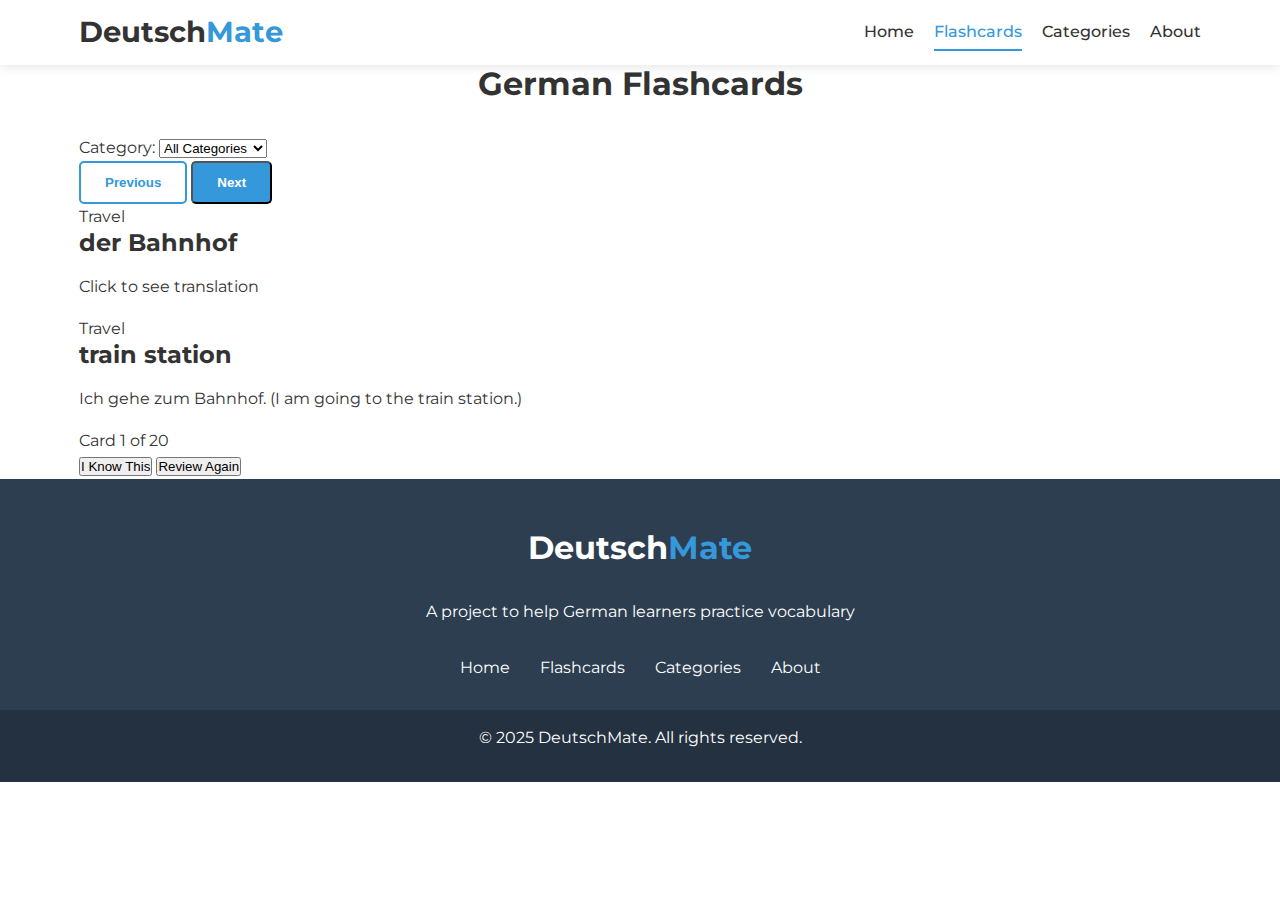
==== html/index.html @ 8bf376f5 "Firstcommit" ====
<!DOCTYPE html>
<html lang="en">
<head>
    <meta charset="UTF-8">
    <meta name="viewport" content="width=device-width, initial-scale=1.0">
    <title>Flashcards | DeutschMate</title>
    <link rel="stylesheet" href="/styles.css/styles.css">
    <link rel="stylesheet" href="css/flashcards.css">
    <link rel="preconnect" href="https://fonts.googleapis.com">
    <link rel="preconnect" href="https://fonts.gstatic.com" crossorigin>
    <link href="https://fonts.googleapis.com/css2?family=Montserrat:wght@400;500;600;700&display=swap" rel="stylesheet">
</head>
<body>
    <header>
        <div class="container">
            <div class="logo">
                <h1>Deutsch<span>Mate</span></h1>
            </div>
            <nav>
                <ul>
                    <li><a href="index.html">Home</a></li>
                    <li><a href="flashcards.html" class="active">Flashcards</a></li>
                    <li><a href="categories.html">Categories</a></li>
                    <li><a href="about.html">About</a></li>
                </ul>
            </nav>
        </div>
    </header>

    <section class="flashcards-section">
        <div class="container">
            <h2>German Flashcards</h2>
            
            <div class="flashcard-controls">
                <div class="category-filter">
                    <label for="category">Category:</label>
                    <select id="category">
                        <option value="all">All Categories</option>
                        <option value="travel">Travel</option>
                        <option value="food">Food & Dining</option>
                        <option value="daily">Daily Routines</option>
                        <option value="health">Health</option>
                    </select>
                </div>
                <div class="flashcard-actions">
                    <button id="prevCard" class="btn secondary">Previous</button>
                    <button id="nextCard" class="btn primary">Next</button>
                </div>
            </div>
            
            <div class="flashcard-container">
                <div class="flashcard">
                    <div class="flashcard-inner">
                        <div class="flashcard-front">
                            <div class="card-content">
                                <span class="card-tag">Travel</span>
                                <h3 class="german-word">der Bahnhof</h3>
                                <p class="note">Click to see translation</p>
                            </div>
                        </div>
                        <div class="flashcard-back">
                            <div class="card-content">
                                <span class="card-tag">Travel</span>
                                <h3 class="english-word">train station</h3>
                                <p class="example">Ich gehe zum Bahnhof. (I am going to the train station.)</p>
                            </div>
                        </div>
                    </div>
                </div>
            </div>
            
            <div class="flashcard-progress">
                <div class="progress-text">Card <span id="currentCardNum">1</span> of <span id="totalCards">20</span></div>
                <div class="progress-bar">
                    <div class="progress-fill" style="width: 5%;"></div>
                </div>
            </div>
            
            <div class="flashcard-feedback">
                <button id="markKnown" class="feedback-btn known">I Know This</button>
                <button id="markReview" class="feedback-btn review">Review Again</button>
            </div>
        </div>
    </section>

    <footer>
        <div class="container">
            <div class="footer-content">
                <div class="logo">
                    <h2>Deutsch<span>Mate</span></h2>
                </div>
                <p>A project to help German learners practice vocabulary</p>
            </div>
            <div class="footer-links">
                <ul>
                    <li><a href="index.html">Home</a></li>
                    <li><a href="flashcards.html">Flashcards</a></li>
                    <li><a href="categories.html">Categories</a></li>
                    <li><a href="about.html">About</a></li>
                </ul>
            </div>
        </div>
        <div class="copyright">
            <div class="container">
                <p>&copy; 2025 DeutschMate. All rights reserved.</p>
            </div>
        </div>
    </footer>

    <script src="/js/index.js"></script>
    <script src="/js/flashcards.js"></script>
</body>
</html>
---- styles.css/styles.css ----
/* Base styles */
:root {
    --primary-color: #3498db;
    --secondary-color: #2c3e50;
    --accent-color: #e74c3c;
    --gray-light: #f5f5f5;
    --gray-medium: #ddd;
    --gray-dark: #333;
    --black: #000000;
    --red: #DD0000;
    --gold: #FFCE00;
    --shadow: 0 2px 10px rgba(0, 0, 0, 0.1);
    --transition: all 0.3s ease;
}

* {
    margin: 0;
    padding: 0;
    box-sizing: border-box;
}

body {
    font-family: 'Montserrat', sans-serif;
    line-height: 1.6;
    color: var(--gray-dark);
    background-color: #fff;
}

.container {
    width: 90%;
    max-width: 1200px;
    margin: 0 auto;
    padding: 0 15px;
}

/* Typography */
h1, h2, h3, h4 {
    margin-bottom: 1rem;
    line-height: 1.2;
}

h1 {
    font-size: 2.5rem;
}

h2 {
    font-size: 2rem;
    text-align: center;
    margin-bottom: 2rem;
}

h3 {
    font-size: 1.5rem;
}

p {
    margin-bottom: 1rem;
}

a {
    text-decoration: none;
    color: var(--primary-color);
    transition: var(--transition);
}

a:hover {
    color: var(--accent-color);
}

/* Buttons */
.btn {
    display: inline-block;
    padding: 12px 24px;
    border-radius: 5px;
    font-weight: 600;
    cursor: pointer;
    transition: var(--transition);
    text-align: center;
}

.btn.primary {
    background-color: var(--primary-color);
    color: white;
}

.btn.primary:hover {
    background-color: #2980b9;
    transform: translateY(-2px);
    box-shadow: var(--shadow);
}

.btn.secondary {
    background-color: white;
    color: var(--primary-color);
    border: 2px solid var(--primary-color);
}

.btn.secondary:hover {
    background-color: var(--primary-color);
    color: white;
    transform: translateY(-2px);
    box-shadow: var(--shadow);
}

/* Header */
header {
    background-color: white;
    box-shadow: var(--shadow);
    position: sticky;
    top: 0;
    z-index: 100;
}

header .container {
    display: flex;
    justify-content: space-between;
    align-items: center;
    padding: 15px;
}

.logo h1 {
    margin: 0;
    font-size: 1.8rem;
}

.logo span {
    color: var(--primary-color);
}

nav ul {
    display: flex;
    list-style: none;
}

nav ul li {
    margin-left: 20px;
}

nav ul li a {
    color: var(--gray-dark);
    font-weight: 500;
    padding: 5px 0;
    position: relative;
}

nav ul li a:hover,
nav ul li a.active {
    color: var(--primary-color);
}

nav ul li a.active:after {
    content: '';
    position: absolute;
    bottom: -5px;
    left: 0;
    width: 100%;
    height: 2px;
    background-color: var(--primary-color);
}

/* Hero Section */
.hero {
    padding: 80px 0;
    background-color: var(--gray-light);
}

.hero .container {
    display: flex;
    justify-content: space-between;
    align-items: center;
}

.hero-content {
    flex: 1;
}

.hero-content h2 {
    font-size: 3rem;
    margin-bottom: 1.5rem;
    text-align: left;
}

.hero-content p {
    font-size: 1.2rem;
    margin-bottom: 2rem;
}

.cta-buttons {
    display: flex;
    gap: 15px;
}

.hero-image {
    flex: 1;
    display: flex;
    justify-content: center;
    align-items: center;
}

.germany-flag-colors {
    width: 100%;
    max-width: 300px;
    display: flex;
    flex-direction: column;
    height: 200px;
    border-radius: 8px;
    overflow: hidden;
    box-shadow: var(--shadow);
}

.flag-black, .flag-red, .flag-gold {
    flex: 1;
}

.flag-black {
    background-color: var(--black);
}

.flag-red {
    background-color: var(--red);
}

.flag-gold {
    background-color: var(--gold);
}

/* Features Section */
.features {
    padding: 80px 0;
}

.feature-grid {
    display: grid;
    grid-template-columns: repeat(auto-fit, minmax(250px, 1fr));
    gap: 30px;
}

.feature-card {
    background-color: white;
    border-radius: 8px;
    padding: 30px;
    box-shadow: var(--shadow);
    text-align: center;
    transition: var(--transition);
}

.feature-card:hover {
    transform: translateY(-5px);
    box-shadow: 0 10px 20px rgba(0, 0, 0, 0.1);
}

.feature-icon {
    font-size: 2.5rem;
    margin-bottom: 15px;
}

/* Getting Started Section */
.getting-started {
    padding: 80px 0;
    background-color: var(--gray-light);
}

.steps {
    display: grid;
    grid-template-columns: repeat(auto-fit, minmax(250px, 1fr));
    gap: 30px;
    margin-bottom: 40px;
}

.step {
    text-align: center;
    padding: 20px;
}

.step-number {
    display: flex;
    justify-content: center;
    align-items: center;
    width: 50px;
    height: 50px;
    background-color: var(--primary-color);
    color: white;
    border-radius: 50%;
    font-size: 1.5rem;
    font-weight: bold;
    margin: 0 auto 20px;
}

.cta-center {
    text-align: center;
    margin-top: 30px;
}

/* Footer */
footer {
    background-color: var(--secondary-color);
    color: white;
    padding: 50px 0 0;
}

.footer-content {
    text-align: center;
    margin-bottom: 30px;
}

.footer-links ul {
    display: flex;
    justify-content: center;
    list-style: none;
    gap: 30px;
    margin-bottom: 30px;
}

.footer-links a {
    color: white;
}

.footer-links a:hover {
    color: var(--primary-color);
}

.copyright {
    background-color: rgba(0, 0, 0, 0.2);
    padding: 15px 0;
    text-align: center;
}

/* Responsive */
@media (max-width: 768px) {
    .hero .container {
        flex-direction: column;
    }
    
    .hero-content {
        margin-bottom: 40px;
        text-align: center;
    }
    
    .hero-content h2 {
        text-align: center;
    }
    
    .cta-buttons {
        justify-content: center;
    }
    
    nav ul {
        gap: 15px;
    }
    
    nav ul li {
        margin-left: 0;
    }
    
    .footer-links ul {
        flex-direction: column;
        align-items: center;
        gap: 15px;
    }
}
/* Mobile Navigation Styles */
.mobile-menu-toggle {
    display: none;
    background: none;
    border: none;
    cursor: pointer;
    padding: 5px;
    z-index: 200;
}

.mobile-menu-toggle span {
    display: block;
    width: 25px;
    height: 3px;
    background-color: var(--gray-dark);
    margin: 5px 0;
    transition: var(--transition);
}

.mobile-menu-toggle.active span:nth-child(1) {
    transform: rotate(45deg) translate(5px, 5px);
}

.mobile-menu-toggle.active span:nth-child(2) {
    opacity: 0;
}

.mobile-menu-toggle.active span:nth-child(3) {
    transform: rotate(-45deg) translate(5px, -5px);
}

/* Notification Styles */
.site-notification {
    position: fixed;
    top: 20px;
    right: 20px;
    max-width: 350px;
    background-color: white;
    border-left: 4px solid var(--primary-color);
    box-shadow: var(--shadow);
    padding: 15px;
    z-index: 1000;
    display: flex;
    align-items: center;
    justify-content: space-between;
    border-radius: 5px;
    animation: slideIn 0.3s ease-out forwards;
}

@keyframes slideIn {
    from {
        transform: translateX(100%);
        opacity: 0;
    }
    to {
        transform: translateX(0);
        opacity: 1;
    }
}

.site-notification.dismissed {
    animation: slideOut 0.3s ease-in forwards;
}

@keyframes slideOut {
    from {
        transform: translateX(0);
        opacity: 1;
    }
    to {
        transform: translateX(100%);
        opacity: 0;
    }
}

.notification-content {
    flex: 1;
}

.notification-content p {
    margin: 0;
}

.notification-close {
    background: none;
    border: none;
    font-size: 20px;
    cursor: pointer;
    color: var(--gray-dark);
    padding: 0 0 0 10px;
}

.notification-close:hover {
    color: var(--accent-color);
}

/* External Link Styles */
a.external .external-icon {
    display: inline-block;
    margin-left: 4px;
    font-size: 0.8em;
    transition: var(--transition);
}

a.external:hover .external-icon {
    transform: translate(2px, -2px);
}

/* Animation for scroll effects */
.animate-on-scroll {
    opacity: 0;
    transform: translateY(20px);
    transition: opacity 0.6s ease, transform 0.6s ease;
}

.animate-on-scroll.visible {
    opacity: 1;
    transform: translateY(0);
}

/* Responsive Navigation */
@media (max-width: 768px) {
    .mobile-menu-toggle {
        display: block;
    }
    
    header nav {
        position: fixed;
        top: 0;
        right: -250px;
        width: 250px;
        height: 100vh;
        background-color: white;
        box-shadow: -2px 0 10px rgba(0, 0, 0, 0.1);
        transition: right 0.3s ease;
        z-index: 100;
        padding-top: 70px;
    }
    
    header nav.active {
        right: 0;
    }
    
    header nav ul {
        flex-direction: column;
        padding: 0 20px;
    }
    
    header nav ul li {
        margin: 10px 0;
    }
    
    header nav ul li a {
        display: block;
        padding: 10px 0;
    }
    
    header nav ul li a.active:after {
        bottom: 5px;
    }
    
    /* Adjust site notification for mobile */
    .site-notification {
        left: 20px;
        right: 20px;
        max-width: none;
    }
}
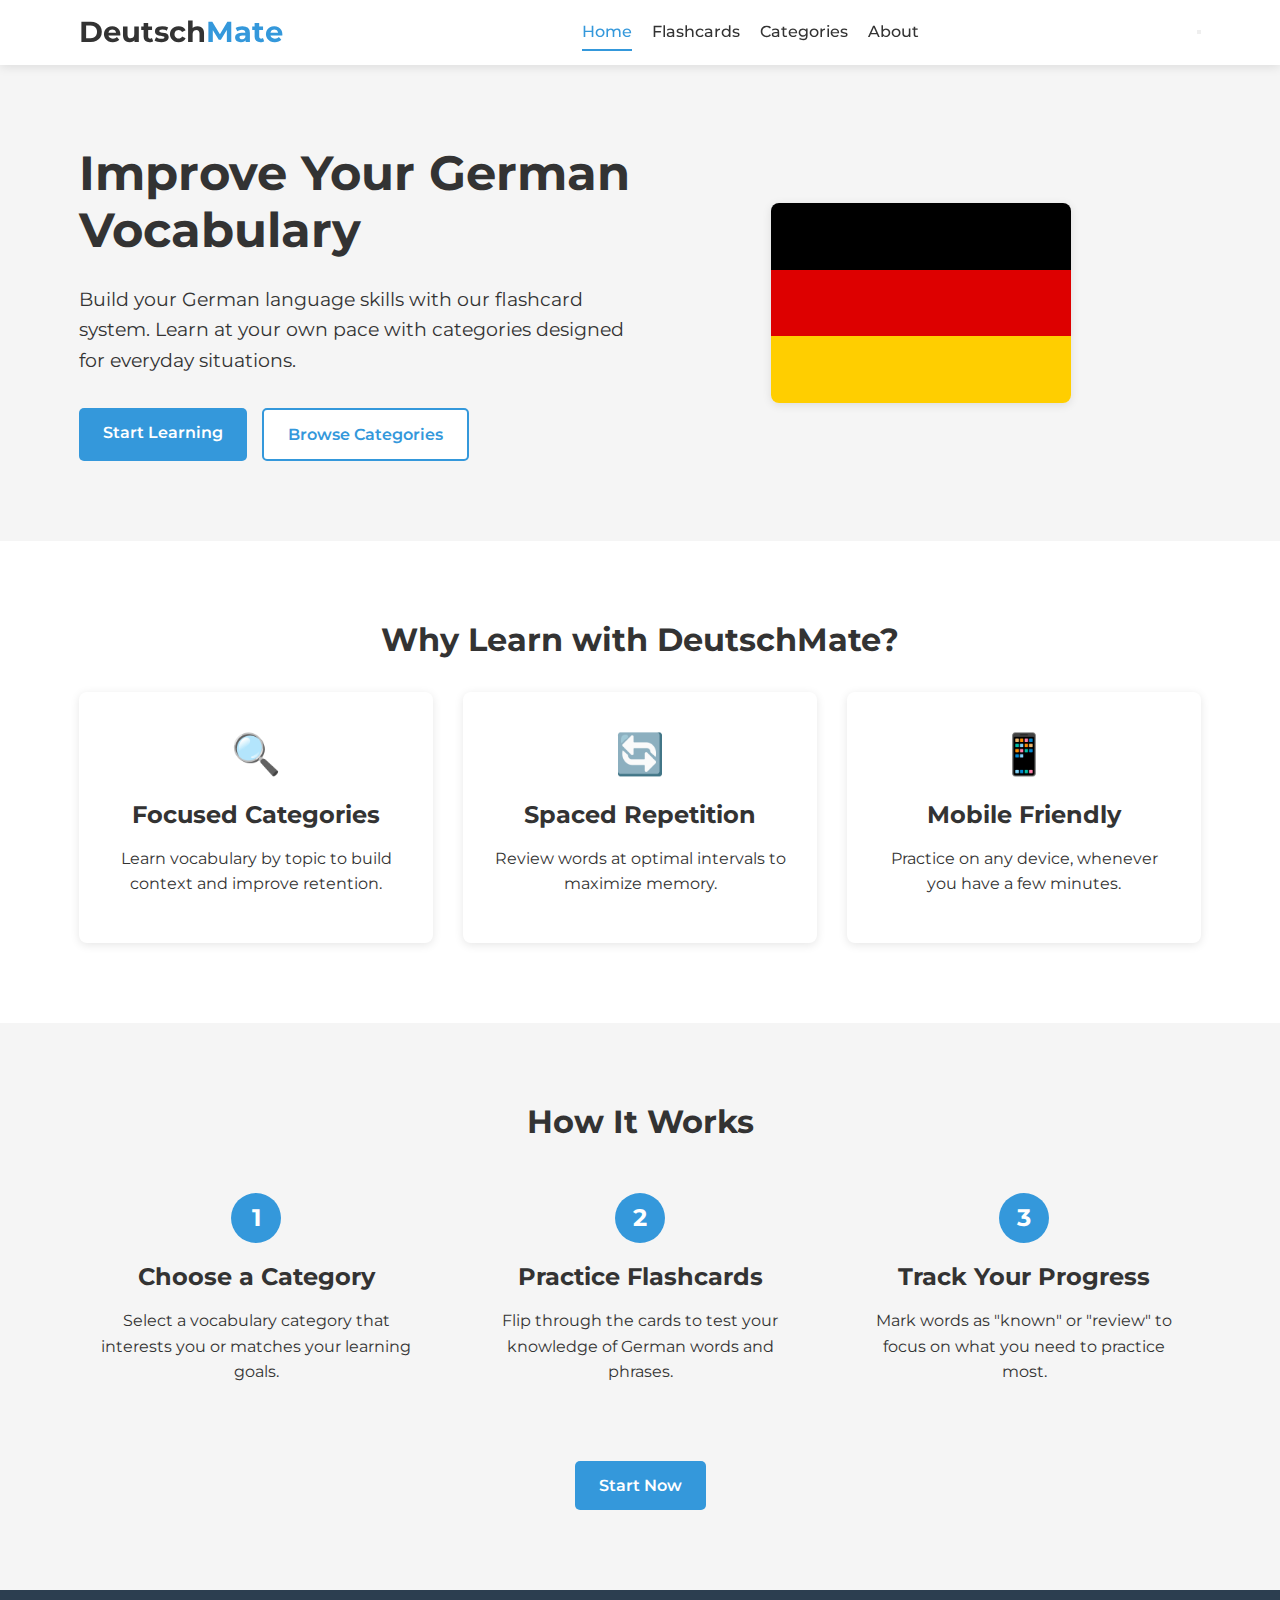
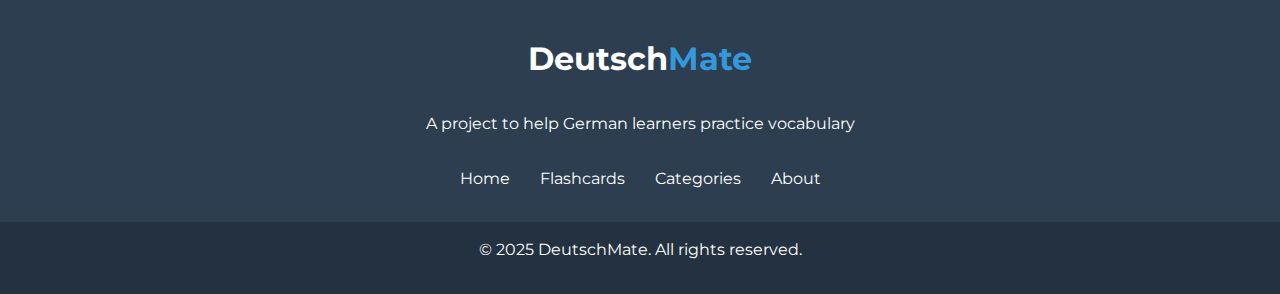
==== commit ca9cc332: "Patience" ====
--- a/html/index.html
+++ b/html/index.html
@@ -3,9 +3,8 @@
 <head>
     <meta charset="UTF-8">
     <meta name="viewport" content="width=device-width, initial-scale=1.0">
-    <title>Flashcards | DeutschMate</title>
+    <title>DeutschMate | Learn German Vocabulary</title>
     <link rel="stylesheet" href="/styles.css/styles.css">
-    <link rel="stylesheet" href="css/flashcards.css">
     <link rel="preconnect" href="https://fonts.googleapis.com">
     <link rel="preconnect" href="https://fonts.gstatic.com" crossorigin>
     <link href="https://fonts.googleapis.com/css2?family=Montserrat:wght@400;500;600;700&display=swap" rel="stylesheet">
@@ -18,67 +17,85 @@
             </div>
             <nav>
                 <ul>
-                    <li><a href="index.html">Home</a></li>
-                    <li><a href="flashcards.html" class="active">Flashcards</a></li>
+                    <li><a href="index.html" class="active">Home</a></li>
+                    <li><a href="flashcards.html">Flashcards</a></li>
                     <li><a href="categories.html">Categories</a></li>
                     <li><a href="about.html">About</a></li>
                 </ul>
             </nav>
+            <button class="mobile-menu-btn">
+                <span></span>
+                <span></span>
+                <span></span>
+            </button>
         </div>
     </header>
 
-    <section class="flashcards-section">
+    <section class="hero">
         <div class="container">
-            <h2>German Flashcards</h2>
-            
-            <div class="flashcard-controls">
-                <div class="category-filter">
-                    <label for="category">Category:</label>
-                    <select id="category">
-                        <option value="all">All Categories</option>
-                        <option value="travel">Travel</option>
-                        <option value="food">Food & Dining</option>
-                        <option value="daily">Daily Routines</option>
-                        <option value="health">Health</option>
-                    </select>
-                </div>
-                <div class="flashcard-actions">
-                    <button id="prevCard" class="btn secondary">Previous</button>
-                    <button id="nextCard" class="btn primary">Next</button>
+            <div class="hero-content">
+                <h2>Improve Your German Vocabulary</h2>
+                <p>Build your German language skills with our flashcard system. Learn at your own pace with categories designed for everyday situations.</p>
+                <div class="cta-buttons">
+                    <a href="flashcards.html" class="btn primary">Start Learning</a>
+                    <a href="categories.html" class="btn secondary">Browse Categories</a>
                 </div>
             </div>
-            
-            <div class="flashcard-container">
-                <div class="flashcard">
-                    <div class="flashcard-inner">
-                        <div class="flashcard-front">
-                            <div class="card-content">
-                                <span class="card-tag">Travel</span>
-                                <h3 class="german-word">der Bahnhof</h3>
-                                <p class="note">Click to see translation</p>
-                            </div>
-                        </div>
-                        <div class="flashcard-back">
-                            <div class="card-content">
-                                <span class="card-tag">Travel</span>
-                                <h3 class="english-word">train station</h3>
-                                <p class="example">Ich gehe zum Bahnhof. (I am going to the train station.)</p>
-                            </div>
-                        </div>
-                    </div>
+            <div class="hero-image">
+                <div class="germany-flag-colors">
+                    <div class="flag-black"></div>
+                    <div class="flag-red"></div>
+                    <div class="flag-gold"></div>
                 </div>
             </div>
-            
-            <div class="flashcard-progress">
-                <div class="progress-text">Card <span id="currentCardNum">1</span> of <span id="totalCards">20</span></div>
-                <div class="progress-bar">
-                    <div class="progress-fill" style="width: 5%;"></div>
+        </div>
+    </section>
+
+    <section class="features">
+        <div class="container">
+            <h2>Why Learn with DeutschMate?</h2>
+            <div class="feature-grid">
+                <div class="feature-card">
+                    <div class="feature-icon">🔍</div>
+                    <h3>Focused Categories</h3>
+                    <p>Learn vocabulary by topic to build context and improve retention.</p>
+                </div>
+                <div class="feature-card">
+                    <div class="feature-icon">🔄</div>
+                    <h3>Spaced Repetition</h3>
+                    <p>Review words at optimal intervals to maximize memory.</p>
+                </div>
+                <div class="feature-card">
+                    <div class="feature-icon">📱</div>
+                    <h3>Mobile Friendly</h3>
+                    <p>Practice on any device, whenever you have a few minutes.</p>
                 </div>
             </div>
-            
-            <div class="flashcard-feedback">
-                <button id="markKnown" class="feedback-btn known">I Know This</button>
-                <button id="markReview" class="feedback-btn review">Review Again</button>
+        </div>
+    </section>
+
+    <section class="getting-started">
+        <div class="container">
+            <h2>How It Works</h2>
+            <div class="steps">
+                <div class="step">
+                    <div class="step-number">1</div>
+                    <h3>Choose a Category</h3>
+                    <p>Select a vocabulary category that interests you or matches your learning goals.</p>
+                </div>
+                <div class="step">
+                    <div class="step-number">2</div>
+                    <h3>Practice Flashcards</h3>
+                    <p>Flip through the cards to test your knowledge of German words and phrases.</p>
+                </div>
+                <div class="step">
+                    <div class="step-number">3</div>
+                    <h3>Track Your Progress</h3>
+                    <p>Mark words as "known" or "review" to focus on what you need to practice most.</p>
+                </div>
+            </div>
+            <div class="cta-center">
+                <a href="flashcards.html" class="btn primary">Start Now</a>
             </div>
         </div>
     </section>
@@ -108,6 +125,5 @@
     </footer>
 
     <script src="/js/index.js"></script>
-    <script src="/js/flashcards.js"></script>
 </body>
 </html>